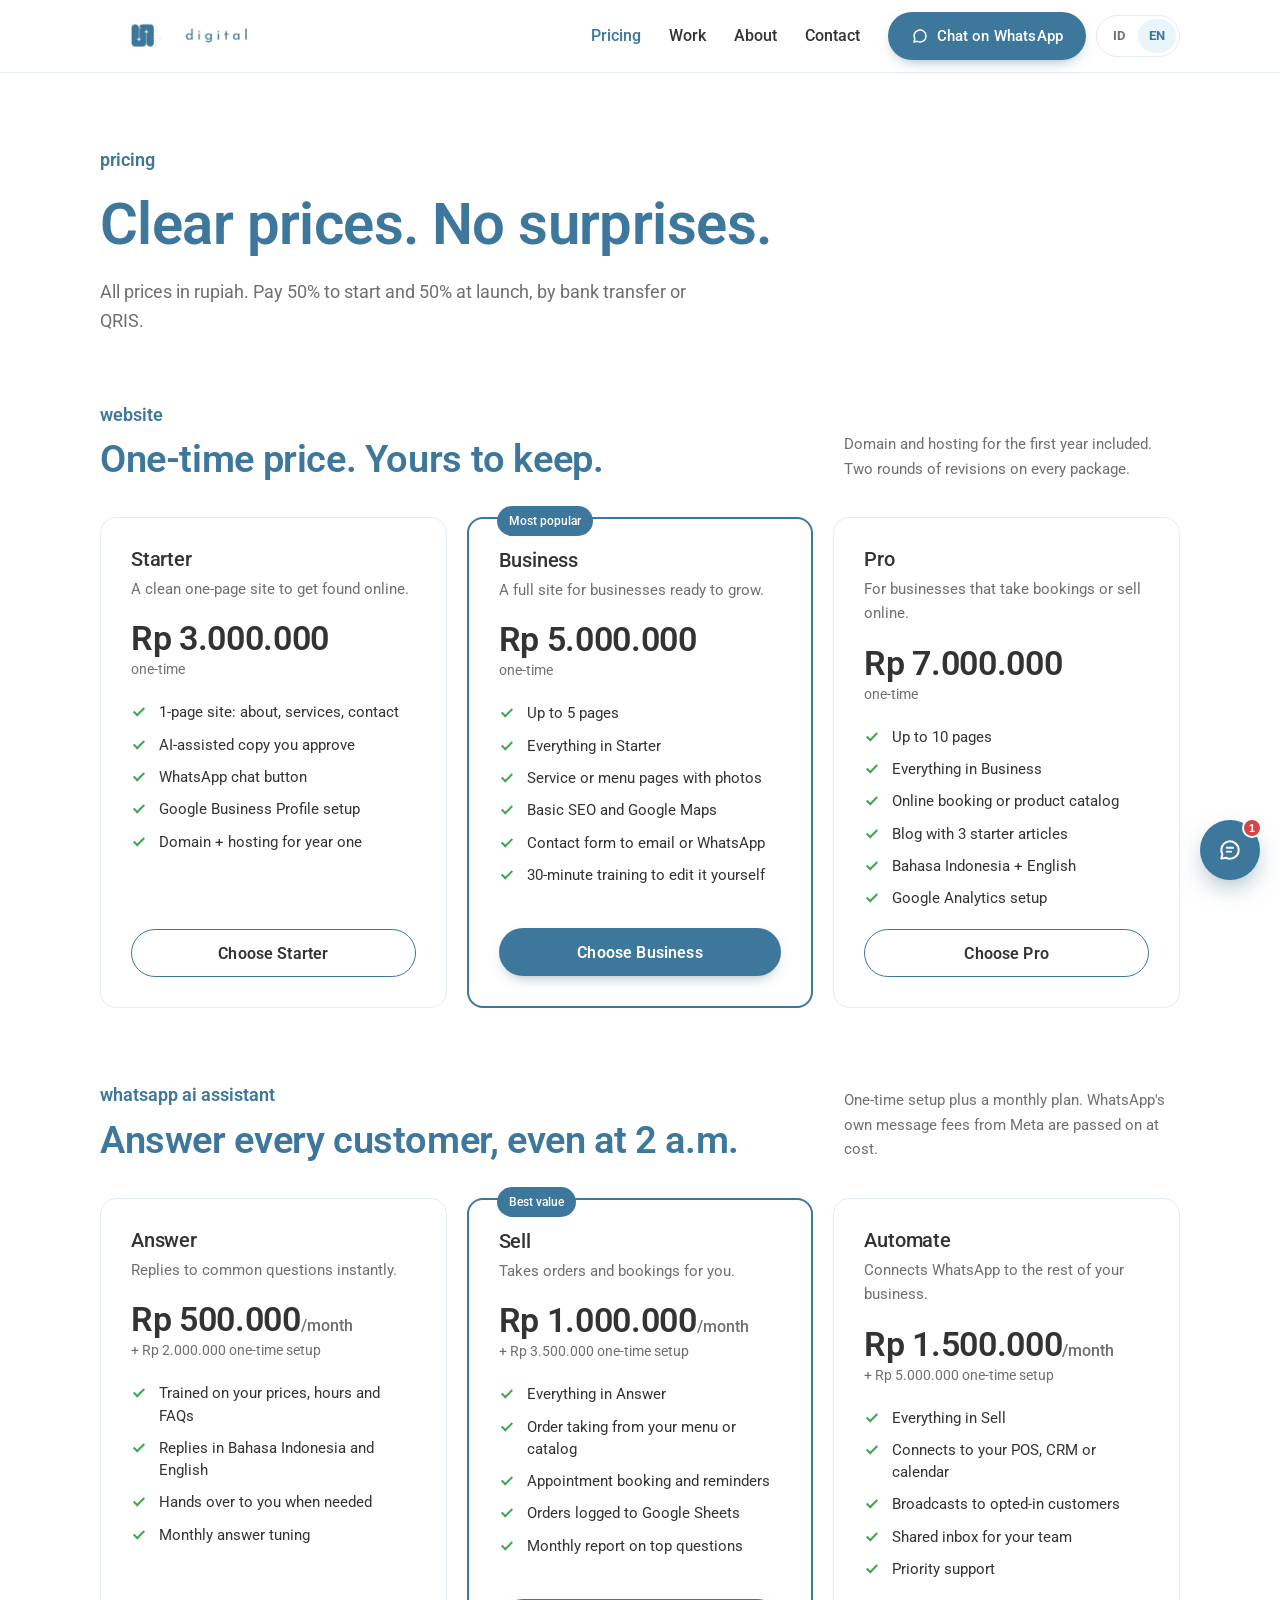
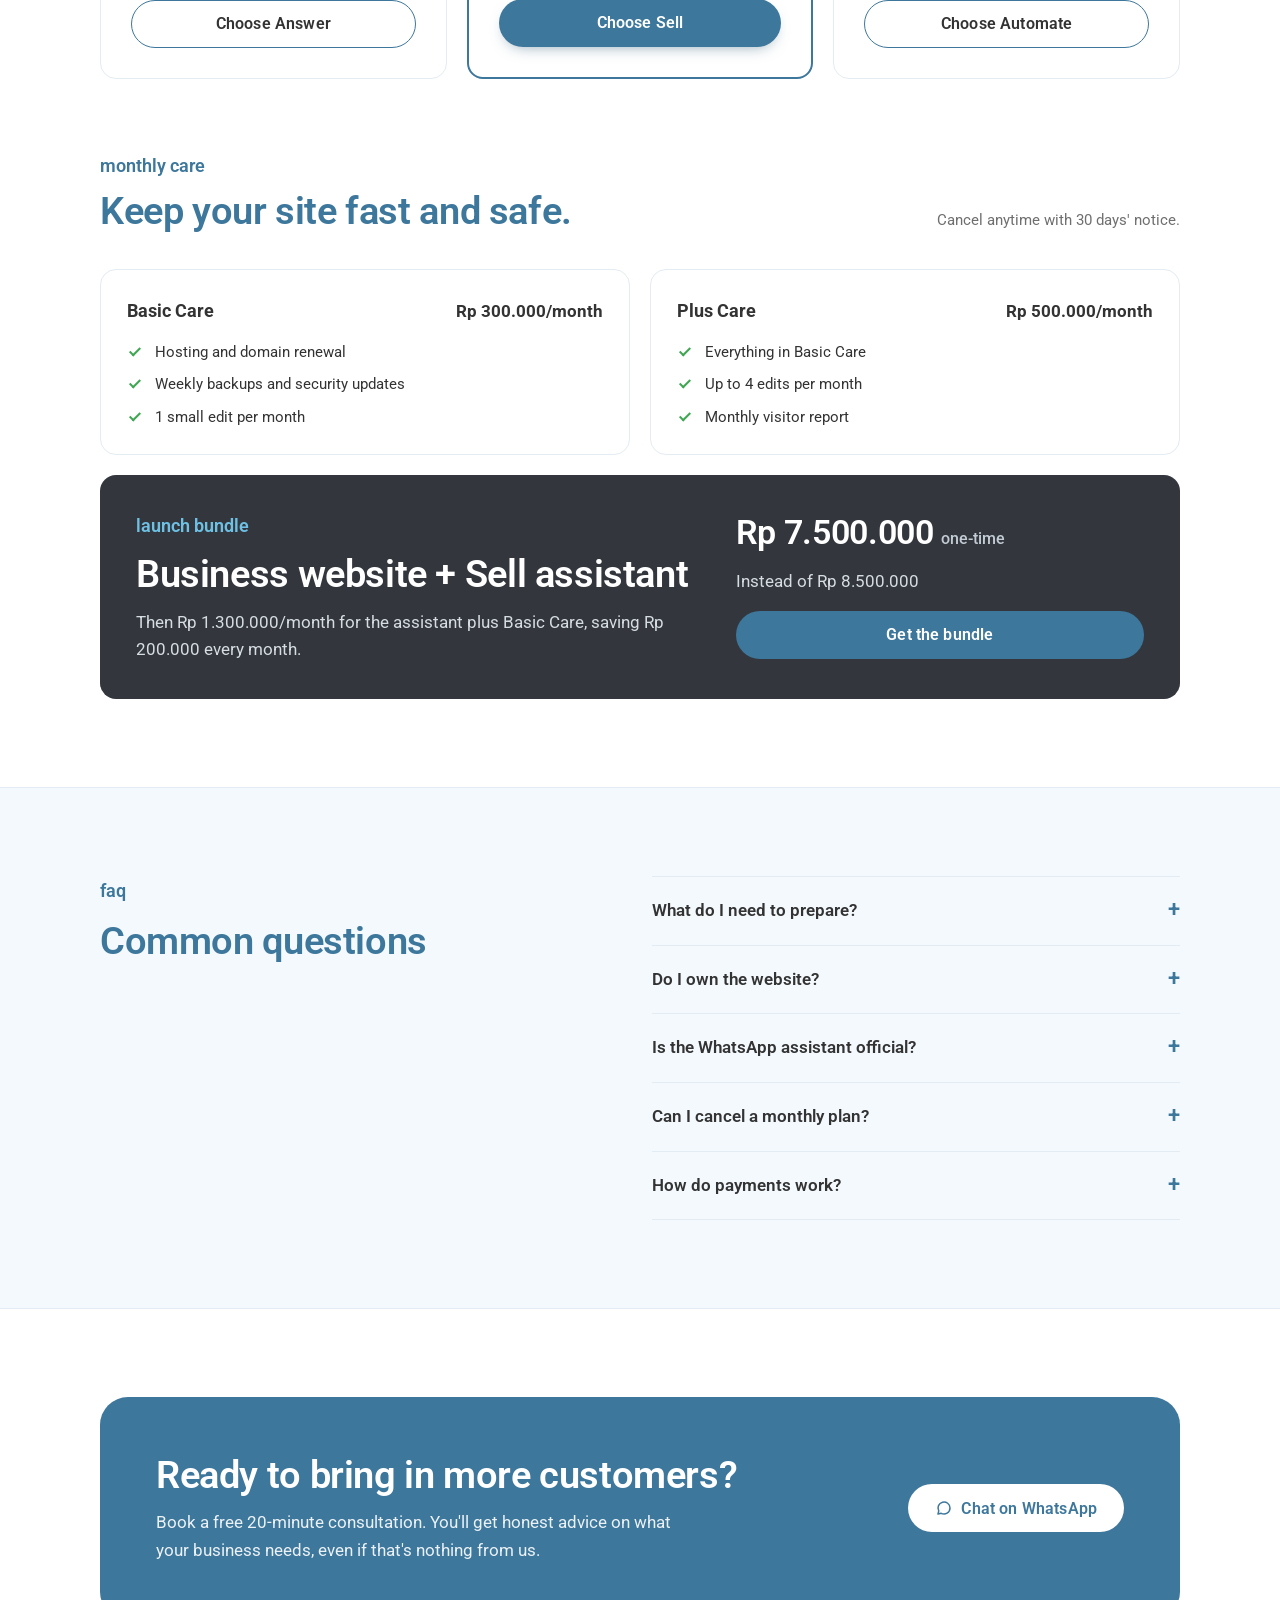
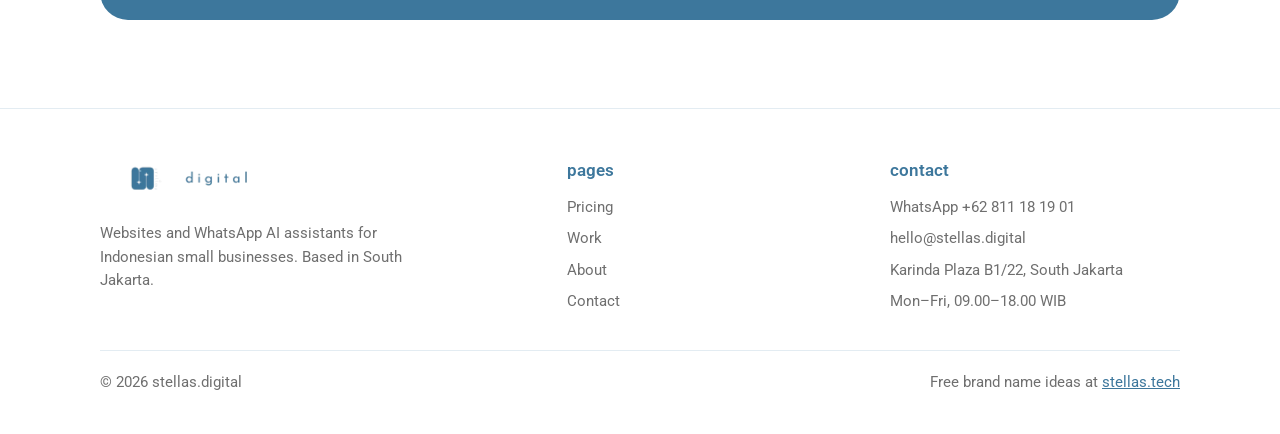
==== pricing.html @ 606addd0 "Add files via upload" ====
<!doctype html>
<html lang="en">
<head>
<meta charset="utf-8">
<meta name="viewport" content="width=device-width, initial-scale=1, viewport-fit=cover">
<title>Pricing · stellas.digital</title>
<meta name="description" content="Website, WhatsApp AI assistant and care plan prices for Indonesian small businesses, in rupiah.">
<link rel="canonical" href="https://stellas.digital/pricing.html">
<link rel="alternate" hreflang="en" href="https://stellas.digital/pricing.html">
<link rel="alternate" hreflang="id" href="https://stellas.digital/id/pricing.html">
<link rel="alternate" hreflang="x-default" href="https://stellas.digital/pricing.html">
<link rel="icon" href="data:image/svg+xml,%3Csvg xmlns='http://www.w3.org/2000/svg' viewBox='0 0 32 32'%3E%3Crect width='32' height='32' rx='9' fill='%233D779C'/%3E%3Cpath d='M16 6.5l2.3 6.1 6.2.3-4.9 3.9 1.7 6.1L16 19.4l-5.3 3.5 1.7-6.1-4.9-3.9 6.2-.3z' fill='%23FFFFFF'/%3E%3C/svg%3E">
<link rel="preconnect" href="https://fonts.googleapis.com">
<link rel="preconnect" href="https://fonts.gstatic.com" crossorigin>
<link rel="stylesheet" href="https://fonts.googleapis.com/css2?family=Roboto:wght@400;500;600;700&display=swap">
<link rel="stylesheet" href="styles.css">
</head>
<body>
<header class="site-header">
  <nav class="wrap nav" aria-label="Main">
    <a class="brand" href="index.html"><img src="images/logo.webp" alt="stellas.digital" width="112" height="32"></a>
    <div class="nav-right">
      <ul class="nav-links" id="nav-links">
        <li><a href="pricing.html" aria-current="page">Pricing</a></li><li><a href="work.html">Work</a></li><li><a href="about.html">About</a></li><li><a href="contact.html">Contact</a></li>
        <li><a class="btn btn-primary" href="https://wa.me/62811181901?text=Hi%20Stella%2C%20I%27d%20like%20a%20free%20consultation" target="_blank" rel="noopener">Chat on WhatsApp</a></li>
      </ul>
      <div class="lang-switch"><a href="id/pricing.html" hreflang="id" lang="id" aria-label="Versi Bahasa Indonesia">ID</a><span aria-current="true">EN</span></div>
      <button class="nav-toggle" type="button" aria-expanded="false" aria-controls="nav-links" aria-label="Open menu">
        <svg width="20" height="20" viewBox="0 0 24 24" fill="none" stroke="currentColor" stroke-width="2" stroke-linecap="round" aria-hidden="true"><path d="M4 7h16M4 12h16M4 17h16"/></svg>
      </button>
    </div>
  </nav>
</header>
<main>
<div class="wrap page-head">
  <span class="eyebrow">Pricing</span>
  <h1>Clear prices. No surprises.</h1>
  <p class="lede">All prices in rupiah. Pay 50% to start and 50% at launch, by bank transfer or QRIS.</p>
</div>

<section style="padding-top:40px">
  <div class="wrap">
    <div class="plan-group">
      <div class="plan-group-head">
        <div><span class="eyebrow">Website</span><h2 style="margin-top:8px">One-time price. Yours to keep.</h2></div>
        <p>Domain and hosting for the first year included. Two rounds of revisions on every package.</p>
      </div>
      <div class="plans">
        <article class="plan">
  <div class="plan-head"><h3>Starter</h3><p>A clean one-page site to get found online.</p></div>
  <div><div class="price">Rp 3.000.000</div><div class="price-sub">one-time</div></div>
  <ul class="checks"><li>1-page site: about, services, contact</li><li>AI-assisted copy you approve</li><li>WhatsApp chat button</li><li>Google Business Profile setup</li><li>Domain + hosting for year one</li></ul>
  <a class="btn btn-ghost" href="contact.html">Choose Starter</a>
</article>
        <article class="plan featured"><span class="badge">Most popular</span>
  <div class="plan-head"><h3>Business</h3><p>A full site for businesses ready to grow.</p></div>
  <div><div class="price">Rp 5.000.000</div><div class="price-sub">one-time</div></div>
  <ul class="checks"><li>Up to 5 pages</li><li>Everything in Starter</li><li>Service or menu pages with photos</li><li>Basic SEO and Google Maps</li><li>Contact form to email or WhatsApp</li><li>30-minute training to edit it yourself</li></ul>
  <a class="btn btn-primary" href="contact.html">Choose Business</a>
</article>
        <article class="plan">
  <div class="plan-head"><h3>Pro</h3><p>For businesses that take bookings or sell online.</p></div>
  <div><div class="price">Rp 7.000.000</div><div class="price-sub">one-time</div></div>
  <ul class="checks"><li>Up to 10 pages</li><li>Everything in Business</li><li>Online booking or product catalog</li><li>Blog with 3 starter articles</li><li>Bahasa Indonesia + English</li><li>Google Analytics setup</li></ul>
  <a class="btn btn-ghost" href="contact.html">Choose Pro</a>
</article>
      </div>
    </div>

    <div class="plan-group">
      <div class="plan-group-head">
        <div><span class="eyebrow">WhatsApp AI assistant</span><h2 style="margin-top:8px">Answer every customer, even at 2 a.m.</h2></div>
        <p>One-time setup plus a monthly plan. WhatsApp's own message fees from Meta are passed on at cost.</p>
      </div>
      <div class="plans">
        <article class="plan">
  <div class="plan-head"><h3>Answer</h3><p>Replies to common questions instantly.</p></div>
  <div><div class="price">Rp 500.000<small>/month</small></div><div class="price-sub">+ Rp 2.000.000 one-time setup</div></div>
  <ul class="checks"><li>Trained on your prices, hours and FAQs</li><li>Replies in Bahasa Indonesia and English</li><li>Hands over to you when needed</li><li>Monthly answer tuning</li></ul>
  <a class="btn btn-ghost" href="contact.html">Choose Answer</a>
</article>
        <article class="plan featured"><span class="badge">Best value</span>
  <div class="plan-head"><h3>Sell</h3><p>Takes orders and bookings for you.</p></div>
  <div><div class="price">Rp 1.000.000<small>/month</small></div><div class="price-sub">+ Rp 3.500.000 one-time setup</div></div>
  <ul class="checks"><li>Everything in Answer</li><li>Order taking from your menu or catalog</li><li>Appointment booking and reminders</li><li>Orders logged to Google Sheets</li><li>Monthly report on top questions</li></ul>
  <a class="btn btn-primary" href="contact.html">Choose Sell</a>
</article>
        <article class="plan">
  <div class="plan-head"><h3>Automate</h3><p>Connects WhatsApp to the rest of your business.</p></div>
  <div><div class="price">Rp 1.500.000<small>/month</small></div><div class="price-sub">+ Rp 5.000.000 one-time setup</div></div>
  <ul class="checks"><li>Everything in Sell</li><li>Connects to your POS, CRM or calendar</li><li>Broadcasts to opted-in customers</li><li>Shared inbox for your team</li><li>Priority support</li></ul>
  <a class="btn btn-ghost" href="contact.html">Choose Automate</a>
</article>
      </div>
    </div>

    <div class="plan-group">
      <div class="plan-group-head">
        <div><span class="eyebrow">Monthly care</span><h2 style="margin-top:8px">Keep your site fast and safe.</h2></div>
        <p>Cancel anytime with 30 days' notice.</p>
      </div>
      <div class="care">
        <div class="care-card"><div class="care-top"><strong>Basic Care</strong><span>Rp 300.000/month</span></div><ul class="checks"><li>Hosting and domain renewal</li><li>Weekly backups and security updates</li><li>1 small edit per month</li></ul></div>
        <div class="care-card"><div class="care-top"><strong>Plus Care</strong><span>Rp 500.000/month</span></div><ul class="checks"><li>Everything in Basic Care</li><li>Up to 4 edits per month</li><li>Monthly visitor report</li></ul></div>
      </div>
      <div class="bundle">
        <div style="display:flex;flex-direction:column;gap:12px">
          <span class="eyebrow">Launch bundle</span>
          <h2>Business website + Sell assistant</h2>
          <p>Then Rp 1.300.000/month for the assistant plus Basic Care, saving Rp 200.000 every month.</p>
        </div>
        <div style="display:flex;flex-direction:column;gap:16px">
          <div class="price">Rp 7.500.000 <small>one-time</small></div>
          <p class="num">Instead of Rp 8.500.000</p>
          <a class="btn btn-star" href="contact.html">Get the bundle</a>
        </div>
      </div>
    </div>
  </div>
</section>

<section class="band">
  <div class="wrap grid-2" style="align-items:start">
    <div class="section-head" style="margin:0"><span class="eyebrow">FAQ</span><h2>Common questions</h2></div>
    <div class="faq">
      <details><summary>What do I need to prepare?</summary><p>Your logo, some photos and your list of services or products with prices. I write the text with AI help, and you approve every word.</p></details>
      <details><summary>Do I own the website?</summary><p>Yes. The domain is registered in your name, and if you ever leave, I hand over every file and login.</p></details>
      <details><summary>Is the WhatsApp assistant official?</summary><p>Yes. It runs on the official WhatsApp Business Platform, so your number stays safe. Meta charges small per-conversation fees, which I pass on at cost.</p></details>
      <details><summary>Can I cancel a monthly plan?</summary><p>Anytime, with 30 days' notice. No long contracts.</p></details>
      <details><summary>How do payments work?</summary><p>50% to start and 50% at launch, by bank transfer or QRIS. Monthly plans are billed at the start of each month.</p></details>
    </div>
  </div>
</section>
<section>
  <div class="wrap">
    <div class="cta">
      <div>
        <h2>Ready to bring in more customers?</h2>
        <p>Book a free 20-minute consultation. You'll get honest advice on what your business needs, even if that's nothing from us.</p>
      </div>
      <a class="btn btn-star" href="https://wa.me/62811181901?text=Hi%20Stella%2C%20I%27d%20like%20a%20free%20consultation" target="_blank" rel="noopener">Chat on WhatsApp</a>
    </div>
  </div>
</section>
</main>
<footer class="site-footer">
  <div class="wrap">
    <div class="footer-grid">
      <div>
        <a class="brand" href="index.html"><img src="images/logo.webp" alt="stellas.digital" width="112" height="32"></a>
        <p style="margin-top:14px;max-width:38ch">Websites and WhatsApp AI assistants for Indonesian small businesses. Based in South Jakarta.</p>
      </div>
      <div>
        <h4>Pages</h4>
        <ul>
          <li><a href="pricing.html">Pricing</a></li>
          <li><a href="work.html">Work</a></li>
          <li><a href="about.html">About</a></li>
          <li><a href="contact.html">Contact</a></li>
        </ul>
      </div>
      <div>
        <h4>Contact</h4>
        <ul>
          <li><a href="https://wa.me/62811181901?text=Hi%20Stella%2C%20I%27d%20like%20a%20free%20consultation" target="_blank" rel="noopener">WhatsApp +62 811 18 19 01</a></li>
          <li><a href="mailto:hello@stellas.digital">hello@stellas.digital</a></li>
          <li>Karinda Plaza B1/22, South Jakarta</li>
          <li>Mon–Fri, 09.00–18.00 WIB</li>
        </ul>
      </div>
    </div>
    <div class="footer-bottom">
      <span>© 2026 stellas.digital</span>
      <span>Free brand name ideas at <a href="https://stellas.tech" style="color:var(--accent)">stellas.tech</a></span>
    </div>
  </div>
</footer>
<script src="script.js"></script>
<script src="chat.js" defer></script>
</body>
</html>
---- styles.css ----
/* stellas.digital — shared styles, matched to the existing stellas.digital brand:
   white ground, Roboto, sky-blue headings, green pill buttons, logo steel-blue for small text and links.
   Single light theme, as on the current site. */
:root {
  --bg: #FFFFFF;
  --surface: #FFFFFF;
  --soft: #F3F9FC;          /* light sky tint for alternating bands */
  --ink: #333333;           /* brand body text */
  --muted: #6F6F6F;         /* brand grey, a touch darker for readability */
  --line: #E3ECF2;
  --heading: #3D779C;       /* logo steel blue, headings */
  --sky: #6EC1E4;           /* brand sky blue, decorative only */
  --green: #3FA652;         /* brand green, deepened, for check marks */
  --accent: #3D779C;        /* logo steel blue, links and small labels */
  --accent-hover: #2E5F80;
  --accent-ink: #FFFFFF;
  --accent-soft: #EAF5FB;
  --star: #3D779C;          /* buttons use the logo blue */
  --star-hover: #2E5F80;
  --star-ink: #FFFFFF;
  --dark: #33373D;          /* brand charcoal */
  --chat-bg: #EFEAE2;
  --bubble-in: #FFFFFF;
  --bubble-out: #D9FDD3;

  --font-display: 'Roboto', system-ui, -apple-system, 'Segoe UI', Arial, sans-serif;
  --font-body: 'Roboto', system-ui, -apple-system, 'Segoe UI', Arial, sans-serif;

  --radius: 16px;
  --wrap: 1120px;
  color-scheme: light;
}

*, *::before, *::after { box-sizing: border-box; }
html { scroll-behavior: smooth; }
@media (prefers-reduced-motion: reduce) { html { scroll-behavior: auto; } }
body {
  margin: 0; background: var(--bg); color: var(--ink);
  font-family: var(--font-body); font-size: 17px; line-height: 1.6;
  -webkit-font-smoothing: antialiased;
}
img { max-width: 100%; height: auto; }
a { color: var(--accent); }
a:focus-visible, button:focus-visible, summary:focus-visible { outline: 3px solid var(--accent); outline-offset: 3px; border-radius: 6px; }
h1, h2, h3 { font-family: var(--font-display); line-height: 1.15; letter-spacing: -0.01em; margin: 0; text-wrap: balance; }
h1, h2 { color: var(--heading); }
h1 { font-size: clamp(2.2rem, 5vw, 3.6rem); font-weight: 600; }
h2 { font-size: clamp(1.7rem, 3.5vw, 2.4rem); font-weight: 600; }
h3 { font-size: 1.25rem; font-weight: 500; color: var(--ink); }
p { margin: 0; }
.wrap { max-width: var(--wrap); margin: 0 auto; padding-inline: 20px; }
.muted { color: var(--muted); }
.lede { font-size: 1.15rem; color: var(--muted); max-width: 62ch; }
.eyebrow { font-size: 1.15rem; font-weight: 600; text-transform: lowercase; color: var(--heading); }
.num { font-variant-numeric: tabular-nums; }

/* Header */
.site-header { position: sticky; top: env(safe-area-inset-top, 0px); z-index: 10; background: var(--bg); border-bottom: 1px solid var(--line); }
.brand img { height: 44px; width: auto; display: block; }
.nav { display: flex; align-items: center; justify-content: space-between; gap: 16px; min-height: 72px; }
.brand { display: inline-flex; align-items: center; gap: 10px; text-decoration: none; color: var(--ink); font-family: var(--font-display); font-weight: 700; font-size: 1.25rem; letter-spacing: -0.02em; }
.brand .dot { color: var(--accent); }
.brand svg { flex: none; }
.nav-links { display: flex; align-items: center; gap: 28px; list-style: none; margin: 0; padding: 0; }
.nav-links a { color: var(--ink); text-decoration: none; font-size: 1rem; font-weight: 500; }
.nav-links a:hover, .nav-links a[aria-current="page"] { color: var(--accent); }
.nav-right { display: flex; align-items: center; gap: 10px; }
.lang-switch { display: inline-flex; border: 1px solid var(--line); border-radius: 999px; padding: 3px; font-size: .8rem; font-weight: 700; }
.lang-switch a, .lang-switch span { min-width: 38px; min-height: 34px; display: inline-flex; align-items: center; justify-content: center; border-radius: 999px; text-decoration: none; color: var(--muted); }
.lang-switch span { background: var(--accent-soft); color: var(--accent); }
.lang-switch a:hover { color: var(--accent); }
.nav-toggle { display: none; background: none; border: 1px solid var(--line); color: var(--ink); border-radius: 10px; width: 44px; height: 44px; cursor: pointer; }
@media (max-width: 820px) {
  .nav-toggle { display: inline-flex; align-items: center; justify-content: center; }
  .nav-links { display: none; position: absolute; left: 0; right: 0; top: 100%; flex-direction: column; align-items: stretch; gap: 0; background: var(--bg); border-bottom: 1px solid var(--line); padding: 8px 20px 20px; }
  .nav-links.open { display: flex; }
  .nav-links a { display: block; padding: 12px 0; }
  .nav-links .btn { margin-top: 8px; text-align: center; }
}

/* Buttons */
.btn { display: inline-flex; align-items: center; justify-content: center; gap: 8px; min-height: 48px; padding: 0 24px; border-radius: 60px; font-weight: 500; font-size: 1rem; text-decoration: none; border: 1.5px solid transparent; cursor: pointer; transition: background .15s, color .15s; }
.btn-primary { background: var(--star); color: var(--star-ink); }
.btn-primary:hover { background: var(--star-hover); color: var(--star-ink); }
.btn-ghost { border-color: var(--star); color: var(--ink); background: transparent; }
.btn-ghost:hover { background: var(--accent-soft); }
.btn-star { background: var(--star); color: var(--star-ink); }
.btn-star:hover { background: var(--star-hover); color: var(--star-ink); }
.btn-row { display: flex; flex-wrap: wrap; gap: 12px; }
.nav-links .btn { min-height: 42px; padding: 0 18px; font-size: 0.9rem; }

/* Sections */
section { padding-block: 88px; }
.section-head { display: flex; flex-direction: column; gap: 14px; margin-bottom: 44px; max-width: 720px; }
.band { background: var(--soft); border-block: 1px solid var(--line); }
.hl { text-decoration: underline; text-decoration-color: var(--sky); text-decoration-thickness: .12em; text-underline-offset: .12em; }

/* Hero */
.hero { padding-block: 72px 88px; }
.hero-grid { display: grid; grid-template-columns: minmax(0, 1.25fr) minmax(0, 1fr); gap: 56px; align-items: center; }
.hero-copy { display: flex; flex-direction: column; gap: 26px; min-width: 0; }
.pill { align-self: flex-start; font-size: 0.85rem; font-weight: 500; background: var(--accent-soft); color: var(--accent); padding: 7px 14px; border-radius: 999px; }
.trust { display: flex; flex-wrap: wrap; gap: 8px 22px; font-size: 0.92rem; color: var(--muted); }
.trust span::before { content: "✓ "; color: var(--green); font-weight: 700; }
@media (max-width: 900px) { .hero-grid { grid-template-columns: minmax(0, 1fr); gap: 40px; } }

/* WhatsApp demo */
.chat { background: var(--chat-bg); border-radius: 24px; border: 1px solid var(--line); overflow: hidden; max-width: 420px; width: 100%; justify-self: center; box-shadow: 0 24px 60px -30px rgba(30, 80, 110, .35); }
.chat-top { display: flex; align-items: center; gap: 12px; padding: 14px 18px; background: var(--surface); border-bottom: 1px solid var(--line); }
.avatar { width: 38px; height: 38px; border-radius: 50%; background: var(--accent); color: var(--accent-ink); display: grid; place-items: center; font-weight: 700; font-size: .9rem; }
.chat-top strong { display: block; font-size: .95rem; }
.chat-top small { color: var(--muted); font-size: .78rem; }
.chat-body { display: flex; flex-direction: column; gap: 10px; padding: 18px; font-size: .92rem; line-height: 1.45; }
.bubble { max-width: 84%; padding: 9px 13px 7px; border-radius: 14px; background: var(--bubble-in); color: var(--ink); }
.bubble.out { align-self: flex-end; background: var(--bubble-out); border-top-right-radius: 4px; }
.bubble.in { align-self: flex-start; border-top-left-radius: 4px; }
.bubble time { display: block; text-align: right; font-size: .7rem; color: var(--muted); margin-top: 2px; }
.chat-note { text-align: center; font-size: .75rem; color: var(--muted); padding: 0 18px 16px; }

/* Services */
.grid-3 { display: grid; grid-template-columns: repeat(3, minmax(0, 1fr)); gap: 24px; }
.grid-2 { display: grid; grid-template-columns: repeat(2, minmax(0, 1fr)); gap: 24px; }
@media (max-width: 900px) { .grid-3, .grid-2 { grid-template-columns: minmax(0, 1fr); } }
.service { display: flex; flex-direction: column; gap: 12px; padding-top: 24px; border-top: 2px solid var(--sky); min-width: 0; }
.service .price-from { margin-top: auto; padding-top: 8px; font-weight: 600; color: var(--accent); }
.icon { width: 40px; height: 40px; color: var(--accent); }

/* Plans */
.plans { display: grid; grid-template-columns: repeat(3, minmax(0, 1fr)); gap: 20px; align-items: stretch; }
@media (max-width: 960px) { .plans { grid-template-columns: minmax(0, 1fr); max-width: 520px; } }
.plan { background: var(--surface); border: 1px solid var(--line); border-radius: var(--radius); padding: 30px; display: flex; flex-direction: column; gap: 20px; min-width: 0; }
.plan.featured { border: 2px solid var(--star); position: relative; }
.plan .badge { position: absolute; top: -13px; left: 28px; background: var(--star); color: var(--star-ink); font-size: .78rem; font-weight: 500; padding: 5px 12px; border-radius: 999px; }
.plan-head { display: flex; flex-direction: column; gap: 6px; }
.plan-head p { color: var(--muted); font-size: .95rem; }
.price { font-family: var(--font-display); font-size: 2.1rem; font-weight: 600; color: var(--ink); letter-spacing: -0.01em; font-variant-numeric: tabular-nums; line-height: 1.1; }
.price small { font-family: var(--font-body); font-size: 1rem; font-weight: 500; color: var(--muted); letter-spacing: 0; }
.price-sub { font-size: .9rem; color: var(--muted); }
.plan .btn { margin-top: auto; }
ul.checks { list-style: none; margin: 0; padding: 0; display: flex; flex-direction: column; gap: 10px; }
ul.checks li { position: relative; padding-left: 28px; font-size: .96rem; line-height: 1.45; }
ul.checks li::before { content: ""; position: absolute; left: 5px; top: 4px; width: 6px; height: 11px; border: solid var(--green); border-width: 0 2.5px 2.5px 0; transform: rotate(45deg); }
.plan-group + .plan-group { margin-top: 72px; }
.plan-group-head { display: flex; flex-wrap: wrap; justify-content: space-between; align-items: flex-end; gap: 16px 40px; margin-bottom: 36px; }
.plan-group-head p { max-width: 42ch; color: var(--muted); font-size: .96rem; }

.care { display: grid; grid-template-columns: repeat(2, minmax(0, 1fr)); gap: 20px; }
@media (max-width: 700px) { .care { grid-template-columns: minmax(0, 1fr); } }
.care-card { border: 1px solid var(--line); border-radius: var(--radius); padding: 26px; display: flex; flex-direction: column; gap: 16px; background: var(--surface); }
.care-top { display: flex; justify-content: space-between; align-items: baseline; gap: 12px; flex-wrap: wrap; }
.care-top strong { font-size: 1.15rem; }
.care-top span { font-weight: 700; font-variant-numeric: tabular-nums; }

.bundle { margin-top: 20px; background: var(--dark); color: #FFFFFF; border-radius: var(--radius); padding: 36px; display: grid; grid-template-columns: minmax(0, 1.4fr) minmax(0, 1fr); gap: 28px; align-items: center; }
.bundle .eyebrow { color: var(--sky); }
.bundle h2 { color: #FFFFFF; }
.bundle .price { color: #FFFFFF; }
.bundle p { color: #D5DCE2; }
.bundle .price small { color: #C3CCD4; }
@media (max-width: 800px) { .bundle { grid-template-columns: minmax(0, 1fr); } }

/* Process */
.steps { list-style: none; margin: 0; padding: 0; display: grid; grid-template-columns: repeat(4, minmax(0, 1fr)); gap: 24px; counter-reset: step; }
@media (max-width: 900px) { .steps { grid-template-columns: repeat(2, minmax(0, 1fr)); } }
@media (max-width: 520px) { .steps { grid-template-columns: minmax(0, 1fr); } }
.steps li { display: flex; flex-direction: column; gap: 10px; }
.steps .day { font-size: .82rem; font-weight: 700; color: var(--accent); letter-spacing: .06em; text-transform: uppercase; }

/* FAQ */
.faq { display: flex; flex-direction: column; border-top: 1px solid var(--line); }
.faq details { border-bottom: 1px solid var(--line); padding: 20px 0; }
.faq summary { cursor: pointer; font-weight: 600; font-size: 1.08rem; list-style: none; display: flex; justify-content: space-between; gap: 16px; }
.faq summary::-webkit-details-marker { display: none; }
.faq summary::after { content: "+"; color: var(--accent); font-size: 1.4rem; line-height: 1; }
.faq details[open] summary::after { content: "–"; }
.faq details p { margin-top: 12px; color: var(--muted); max-width: 65ch; }

/* Work */
.demo { border: 1px solid var(--line); border-radius: var(--radius); overflow: hidden; background: var(--surface); display: flex; flex-direction: column; min-width: 0; }
.demo-frame { aspect-ratio: 16 / 10; max-width: 100%; background: var(--accent-soft); display: flex; flex-direction: column; justify-content: flex-end; padding: 22px; gap: 6px; border-bottom: 1px solid var(--line); }
.demo-frame .tag { align-self: flex-start; font-size: .75rem; font-weight: 700; letter-spacing: .08em; text-transform: uppercase; background: var(--surface); color: var(--muted); padding: 5px 10px; border-radius: 999px; }
.demo-frame strong { font-family: var(--font-display); font-size: 1.5rem; font-weight: 600; color: var(--accent); }
.demo-body { padding: 22px; display: flex; flex-direction: column; gap: 10px; }

/* About */
.about-grid { display: grid; grid-template-columns: minmax(0, 1fr) minmax(0, 1.5fr); gap: 56px; align-items: start; }
@media (max-width: 860px) { .about-grid { grid-template-columns: minmax(0, 1fr); } }
.portrait { aspect-ratio: 4 / 5; max-width: 100%; border-radius: var(--radius); background: var(--accent-soft); display: grid; place-items: center; color: var(--heading); font-family: var(--font-display); font-size: 5rem; font-weight: 600; }
.prose { display: flex; flex-direction: column; gap: 18px; max-width: 65ch; }
.values { display: grid; grid-template-columns: repeat(3, minmax(0, 1fr)); gap: 24px; }
@media (max-width: 800px) { .values { grid-template-columns: minmax(0, 1fr); } }

/* Contact */
.contact-grid { display: grid; grid-template-columns: minmax(0, 1.2fr) minmax(0, 1fr); gap: 40px; align-items: start; }
@media (max-width: 860px) { .contact-grid { grid-template-columns: minmax(0, 1fr); } }
.contact-list { list-style: none; margin: 0; padding: 0; display: flex; flex-direction: column; border-top: 1px solid var(--line); }
.contact-list li { display: grid; grid-template-columns: 120px minmax(0, 1fr); gap: 16px; padding: 18px 0; border-bottom: 1px solid var(--line); }
.contact-list span { color: var(--muted); font-size: .9rem; }
.contact-list strong { font-weight: 600; overflow-wrap: anywhere; }
@media (max-width: 480px) { .contact-list li { grid-template-columns: minmax(0, 1fr); gap: 2px; } }
.wa-card { background: var(--surface); border: 1px solid var(--line); border-radius: var(--radius); padding: 30px; display: flex; flex-direction: column; gap: 16px; }
.field { display: flex; flex-direction: column; gap: 6px; }
.field label { font-weight: 600; font-size: .92rem; }
.field input, .field select, .field textarea { font: inherit; font-size: 1rem; padding: 12px 14px; border-radius: 12px; border: 1px solid var(--line); background: var(--bg); color: var(--ink); min-height: 48px; width: 100%; }
.field textarea { min-height: 110px; resize: vertical; }

/* CTA + footer */
.cta { background: var(--accent); color: #FFFFFF; border-radius: 28px; padding: 56px; display: flex; flex-wrap: wrap; justify-content: space-between; align-items: center; gap: 28px; }
.cta h2 { color: #FFFFFF; }
.cta .btn-star { background: #FFFFFF; color: var(--accent); }
.cta .btn-star:hover { background: var(--accent-soft); color: var(--accent-hover); }
.cta p { opacity: .9; max-width: 52ch; margin-top: 12px; }
@media (max-width: 600px) { .cta { padding: 36px 24px; } }
.site-footer { border-top: 1px solid var(--line); padding-block: 48px 40px; font-size: .92rem; color: var(--muted); }
.footer-grid { display: grid; grid-template-columns: minmax(0, 1.5fr) repeat(2, minmax(0, 1fr)); gap: 32px; }
@media (max-width: 700px) { .footer-grid { grid-template-columns: minmax(0, 1fr); } }
.footer-grid ul { list-style: none; margin: 0; padding: 0; display: flex; flex-direction: column; gap: 8px; }
.footer-grid a { color: var(--muted); text-decoration: none; }
.footer-grid a:hover { color: var(--accent); }
.footer-grid h4 { margin: 0 0 12px; color: var(--heading); font-size: 1.05rem; font-weight: 600; text-transform: lowercase; }
.footer-bottom { margin-top: 36px; padding-top: 20px; border-top: 1px solid var(--line); display: flex; flex-wrap: wrap; justify-content: space-between; gap: 12px; }
.page-head { padding-block: 72px 24px; display: flex; flex-direction: column; gap: 18px; }

/* Recent clients strip (home) */
.clients { display: flex; flex-wrap: wrap; align-items: center; gap: 12px 36px; padding-block: 28px 36px; border-top: 1px solid var(--line); }
.clients-label { font-size: .9rem; color: var(--muted); }
.clients a { color: var(--accent); text-decoration: none; font-weight: 600; font-size: 1.15rem; }
.clients a:hover { color: var(--accent-hover); text-decoration: underline; }

/* Case studies (work) */
.cases { display: flex; flex-direction: column; gap: 32px; }
.case { border: 1px solid var(--line); border-radius: var(--radius); overflow: hidden; background: var(--surface); scroll-margin-top: 96px; }
.case-head { background: var(--soft); border-bottom: 1px solid var(--line); padding: 28px 32px; display: flex; flex-direction: column; gap: 8px; align-items: flex-start; }
.case-head .tag { font-size: .85rem; font-weight: 500; color: var(--accent); background: var(--accent-soft); padding: 5px 12px; border-radius: 60px; }
.case-link { font-weight: 500; color: var(--accent); text-decoration: none; }
.case-link:hover { text-decoration: underline; }
.case-body { padding: 28px 32px 32px; display: flex; flex-direction: column; gap: 24px; }
.case-cols { display: grid; grid-template-columns: minmax(0, 1.5fr) minmax(0, 1fr); gap: 32px; }
.case-cols h3 { margin-bottom: 12px; }
.case-side { display: flex; flex-direction: column; gap: 24px; }
.case-note { margin-top: 10px; font-size: .92rem; color: var(--muted); padding: 10px 14px; background: var(--soft); border-radius: 10px; }
@media (max-width: 800px) {
  .case-cols { grid-template-columns: minmax(0, 1fr); }
  .case-head, .case-body { padding-inline: 20px; }
}

/* Case study screenshots */
.case-shot { margin: 0; padding: 24px 32px 0; background: var(--soft); }
.case-shot .browser-bar { display: flex; align-items: center; gap: 6px; background: #E8EEF2; border: 1px solid var(--line); border-bottom: 0; border-radius: 10px 10px 0 0; padding: 8px 12px; }
.case-shot .browser-bar span { width: 9px; height: 9px; border-radius: 50%; background: #C9D3DA; }
.case-shot .browser-bar em { font-style: normal; font-size: .8rem; color: var(--muted); margin-left: 10px; overflow: hidden; text-overflow: ellipsis; white-space: nowrap; }
.case-shot img { display: block; width: 100%; max-width: 100%; aspect-ratio: 16 / 10; object-fit: cover; object-position: top; border: 1px solid var(--line); border-top: 0; }
.case-head { border-bottom: 0; }
@media (max-width: 800px) { .case-shot { padding-inline: 16px; } }

/* Stellas assistant (floating chat) */
.sa-fab { position: fixed; right: 20px; bottom: calc(20px + env(safe-area-inset-bottom, 0px)); z-index: 50; width: 60px; height: 60px; border-radius: 50%; border: 0; background: var(--accent); color: #fff; display: grid; place-items: center; cursor: pointer; box-shadow: 0 10px 28px -8px rgba(30, 80, 110, .55); }
.sa-fab:hover { background: var(--accent-hover); }
.sa-fab:focus-visible { outline: 3px solid var(--sky); outline-offset: 3px; }
.sa-dot { position: absolute; top: -2px; right: -2px; min-width: 20px; height: 20px; border-radius: 10px; background: #D64545; color: #fff; font-size: 11px; font-weight: 600; display: grid; place-items: center; border: 2px solid #fff; }
.sa-panel { position: fixed; right: 20px; bottom: calc(92px + env(safe-area-inset-bottom, 0px)); z-index: 50; width: 370px; max-width: calc(100vw - 32px); height: min(560px, calc(100vh - 140px)); background: var(--surface); border: 1px solid var(--line); border-radius: 18px; box-shadow: 0 24px 60px -20px rgba(30, 60, 90, .45); display: flex; flex-direction: column; overflow: hidden; }
.sa-head { display: flex; align-items: center; gap: 12px; padding: 14px 16px; background: var(--accent); color: #fff; }
.sa-avatar { width: 36px; height: 36px; border-radius: 50%; background: #fff; color: var(--accent); display: grid; place-items: center; font-weight: 700; flex: none; }
.sa-title { flex: 1; min-width: 0; }
.sa-title strong { display: block; font-size: .98rem; }
.sa-title small { opacity: .88; font-size: .78rem; }
.sa-close { background: none; border: 0; color: #fff; font-size: 26px; line-height: 1; width: 40px; height: 40px; border-radius: 50%; cursor: pointer; }
.sa-close:hover { background: rgba(255,255,255,.15); }
.sa-log { flex: 1; overflow-y: auto; padding: 16px; display: flex; flex-direction: column; gap: 10px; background: var(--soft); }
.sa-msg { max-width: 86%; padding: 10px 13px; border-radius: 14px; font-size: .93rem; line-height: 1.45; }
.sa-msg p { margin: 0; }
.sa-msg.bot { align-self: flex-start; background: var(--surface); border: 1px solid var(--line); border-top-left-radius: 4px; color: var(--ink); }
.sa-msg.me { align-self: flex-end; background: var(--accent); color: #fff; border-top-right-radius: 4px; }
.sa-links { display: flex; flex-wrap: wrap; gap: 8px; margin-top: 10px; }
.sa-links a { font-size: .85rem; font-weight: 500; color: var(--accent); background: var(--accent-soft); padding: 6px 12px; border-radius: 60px; text-decoration: none; }
.sa-links a.sa-wa { background: #1F8F4E; color: #fff; }
.sa-chips { display: flex; gap: 8px; overflow-x: auto; padding: 10px 12px; border-top: 1px solid var(--line); background: var(--surface); }
.sa-chips button { flex: none; font: inherit; font-size: .83rem; padding: 7px 12px; border-radius: 60px; border: 1px solid var(--accent); background: transparent; color: var(--accent); cursor: pointer; white-space: nowrap; }
.sa-chips button:hover { background: var(--accent-soft); }
.sa-form { display: flex; gap: 8px; padding: 10px 12px 12px; background: var(--surface); }
.sa-form input { flex: 1; min-width: 0; font: inherit; font-size: .95rem; padding: 10px 14px; border: 1px solid var(--line); border-radius: 60px; background: var(--bg); color: var(--ink); min-height: 44px; }
.sa-form button { width: 44px; height: 44px; border-radius: 50%; border: 0; background: var(--accent); color: #fff; display: grid; place-items: center; cursor: pointer; flex: none; }
.sa-sr { position: absolute; width: 1px; height: 1px; overflow: hidden; clip: rect(0 0 0 0); white-space: nowrap; }
@media (max-width: 480px) {
  .sa-panel { right: 8px; left: 8px; width: auto; max-width: none; bottom: calc(86px + env(safe-area-inset-bottom, 0px)); height: calc(100vh - 120px); }
  .sa-fab { right: 16px; bottom: calc(16px + env(safe-area-inset-bottom, 0px)); }
}

/* CTA refinements (contrast, weight, size, icon, states) */
.btn { font-weight: 600; letter-spacing: .01em; min-height: 48px; padding: 0 26px; }
.btn-primary, .nav-links .btn-primary, .nav-links .btn-primary:hover { color: #FFFFFF; }
.btn-primary { box-shadow: 0 6px 16px -8px rgba(30, 80, 110, .6); }
.btn-primary:hover { background: var(--accent-hover); transform: translateY(-1px); }
.btn-primary:active { transform: translateY(0); }
.btn:focus-visible { outline: 3px solid var(--sky); outline-offset: 3px; }
.nav-links .btn { min-height: 48px; padding: 0 22px; font-size: .95rem; }
a.btn[href^="https://wa.me"]::before {
  content: ""; width: 18px; height: 18px; flex: none; background: currentColor;
  -webkit-mask: url("data:image/svg+xml,%3Csvg xmlns='http://www.w3.org/2000/svg' viewBox='0 0 24 24' fill='none' stroke='black' stroke-width='2' stroke-linecap='round' stroke-linejoin='round'%3E%3Cpath d='M20 12a8 8 0 0 1-11.7 7.1L4 20l1-4.1A8 8 0 1 1 20 12z'/%3E%3C/svg%3E") center / contain no-repeat;
          mask: url("data:image/svg+xml,%3Csvg xmlns='http://www.w3.org/2000/svg' viewBox='0 0 24 24' fill='none' stroke='black' stroke-width='2' stroke-linecap='round' stroke-linejoin='round'%3E%3Cpath d='M20 12a8 8 0 0 1-11.7 7.1L4 20l1-4.1A8 8 0 1 1 20 12z'/%3E%3C/svg%3E") center / contain no-repeat;
}
@media (prefers-reduced-motion: reduce) { .btn-primary:hover { transform: none; } }

/* keep hidden chat parts hidden (class display rules would otherwise win) */
.sa-panel[hidden], .sa-dot[hidden] { display: none; }
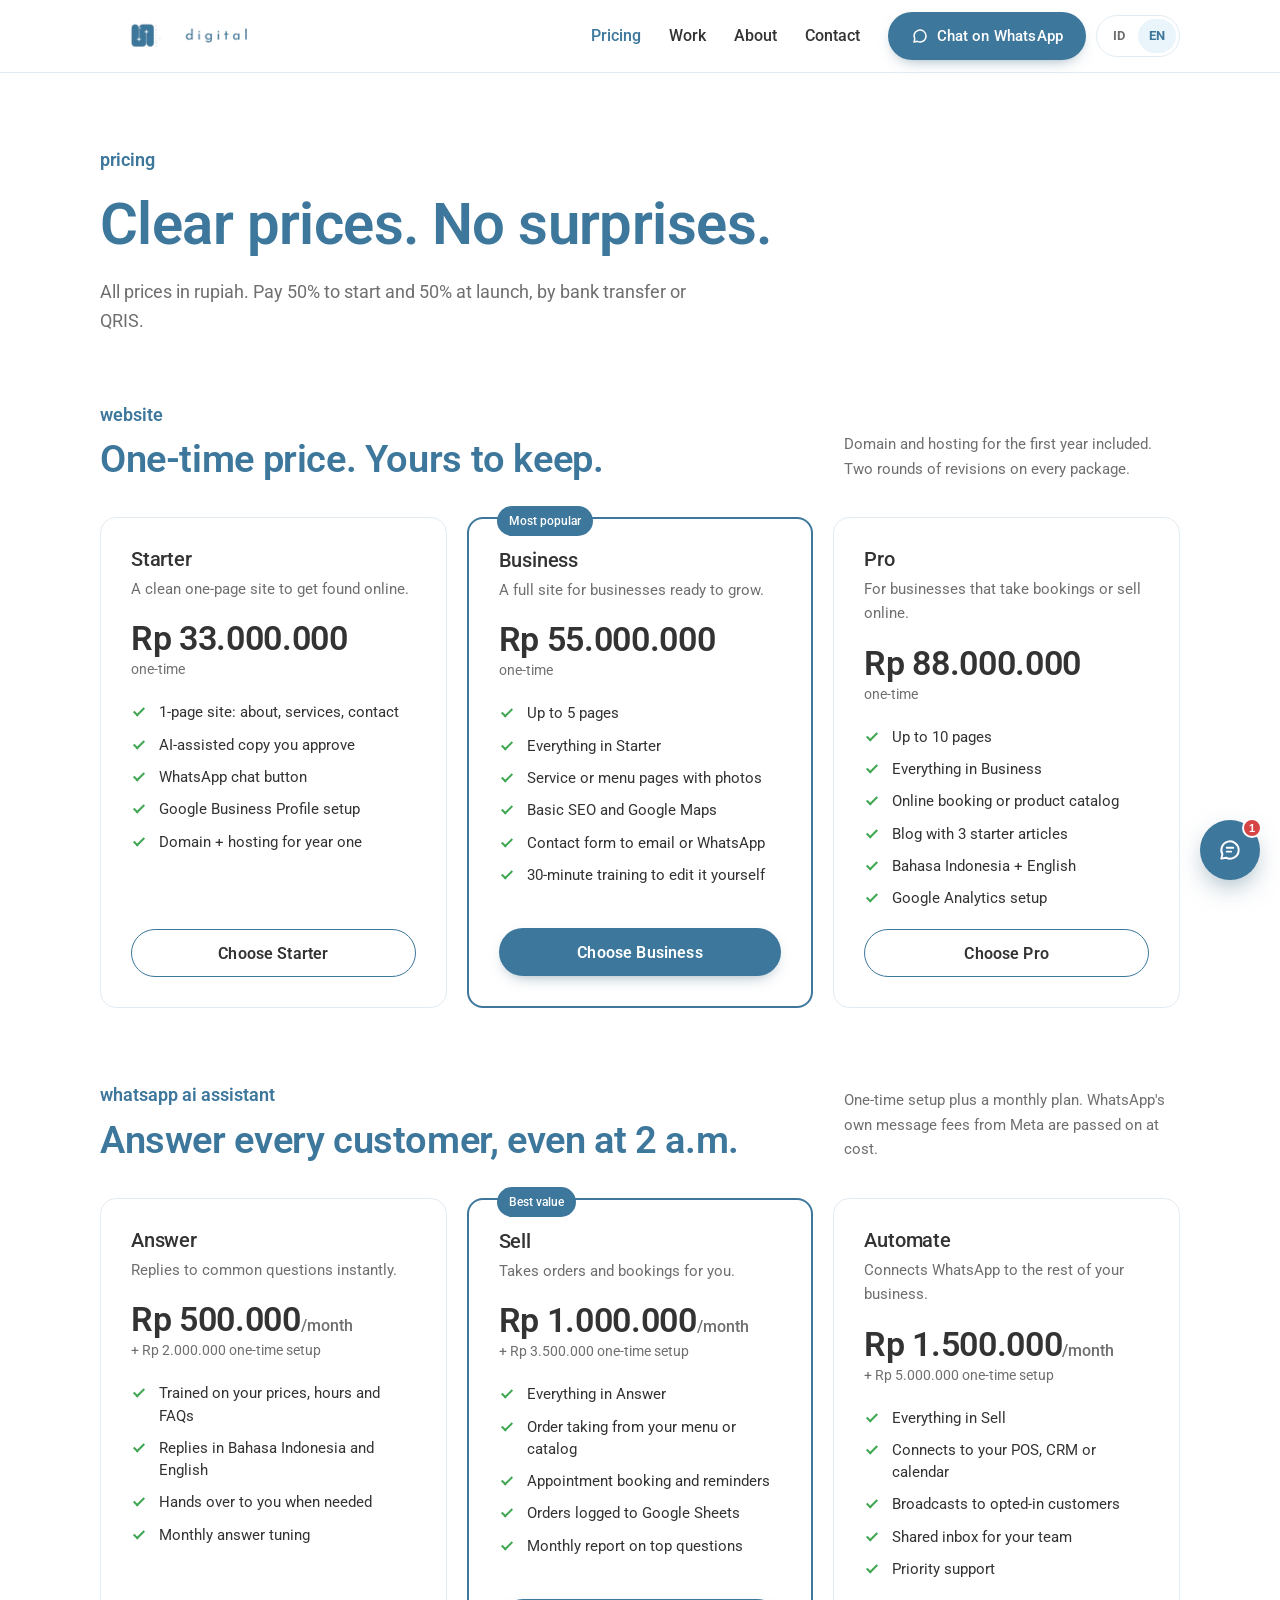
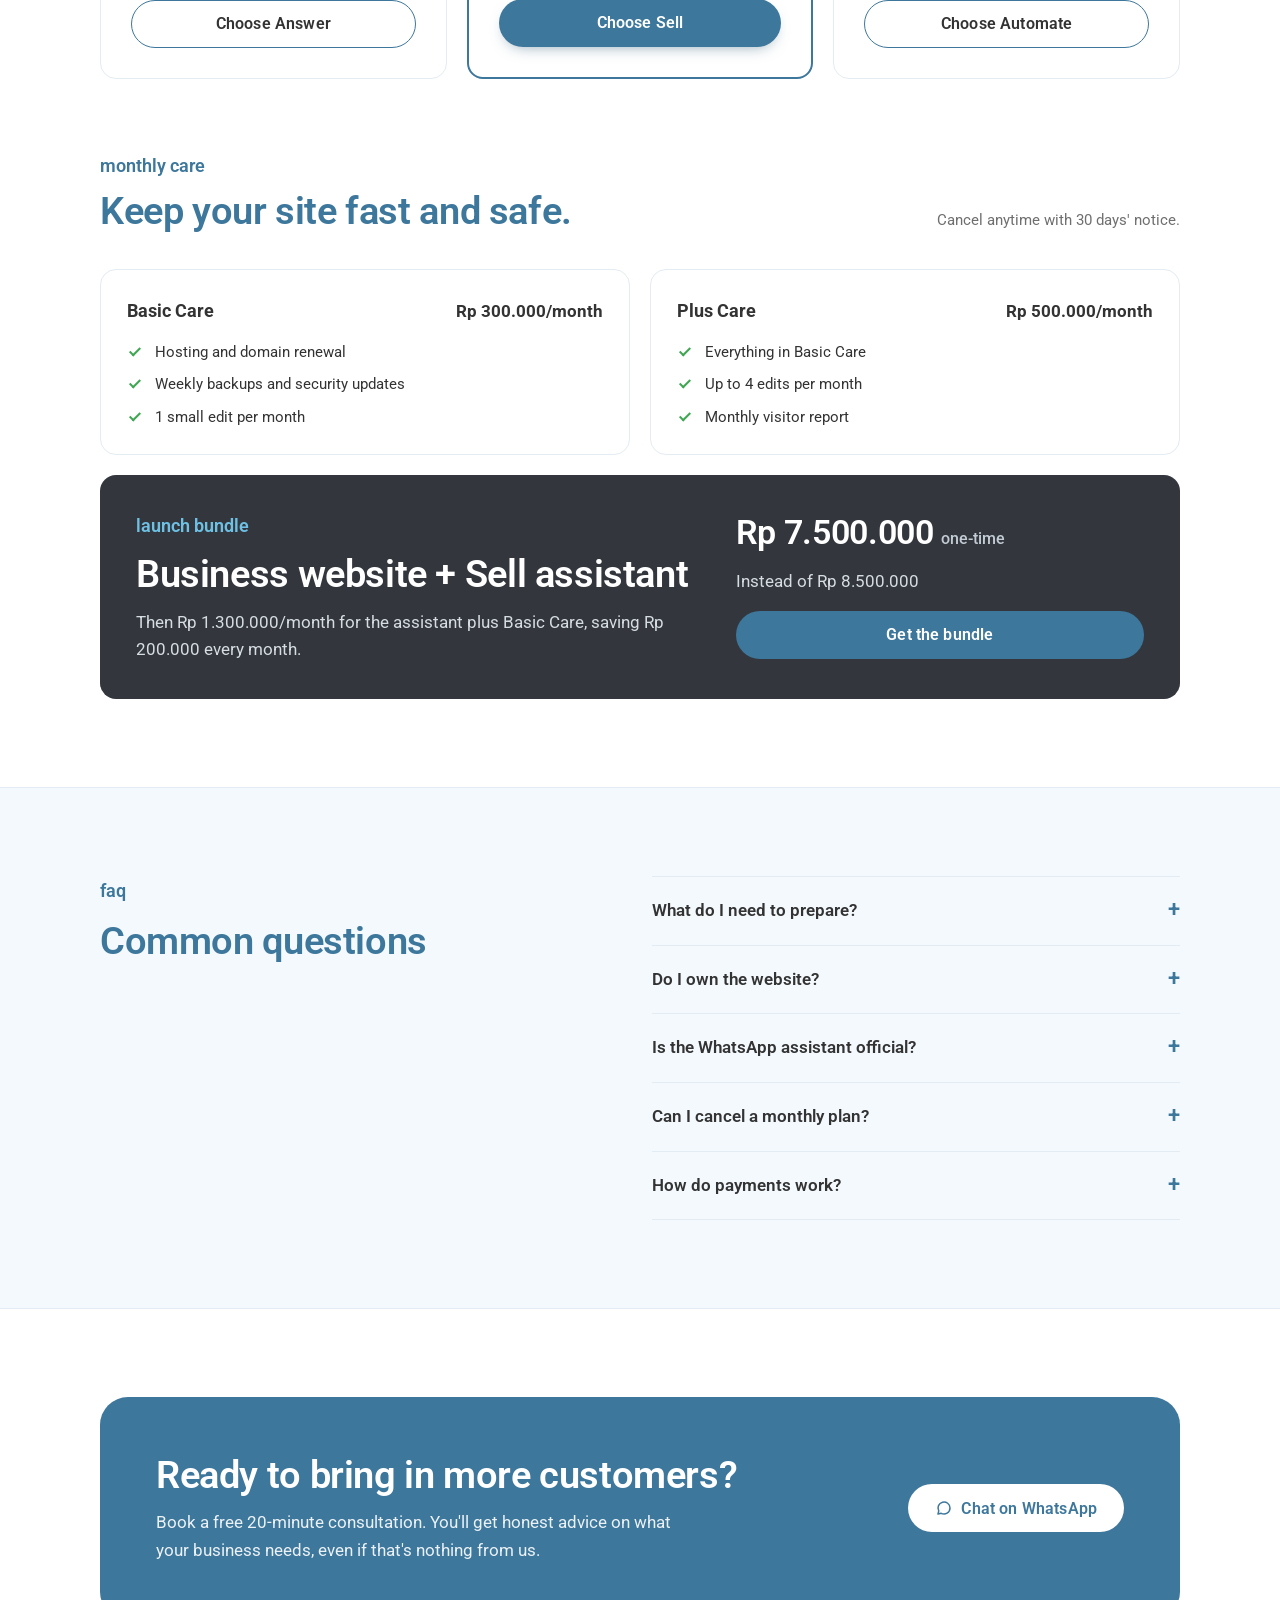
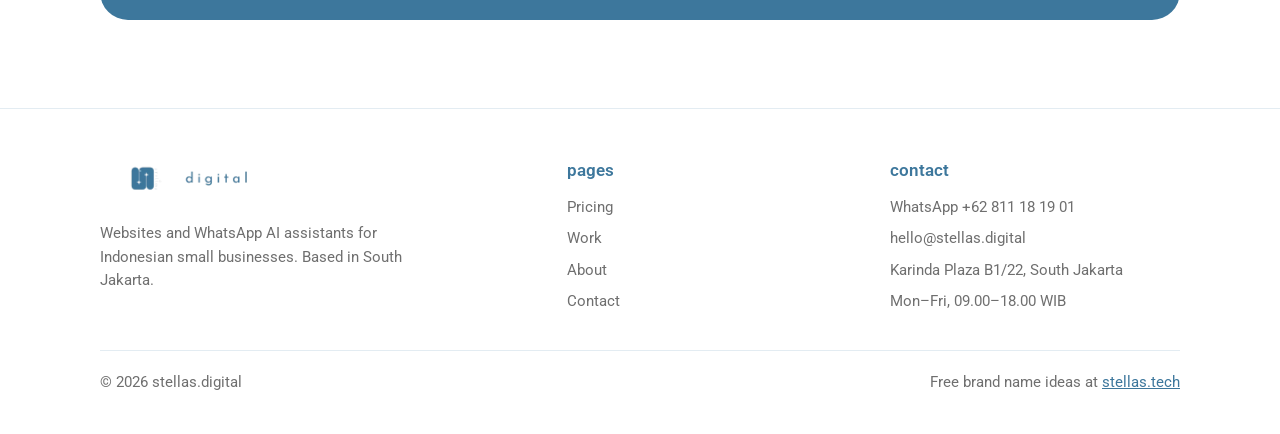
==== commit 190e9dfa: "Update pricing for Starter, Business, and Pro plans" ====
--- a/pricing.html
+++ b/pricing.html
@@ -48,19 +48,19 @@
       <div class="plans">
         <article class="plan">
   <div class="plan-head"><h3>Starter</h3><p>A clean one-page site to get found online.</p></div>
-  <div><div class="price">Rp 3.000.000</div><div class="price-sub">one-time</div></div>
+  <div><div class="price">Rp 33.000.000</div><div class="price-sub">one-time</div></div>
   <ul class="checks"><li>1-page site: about, services, contact</li><li>AI-assisted copy you approve</li><li>WhatsApp chat button</li><li>Google Business Profile setup</li><li>Domain + hosting for year one</li></ul>
   <a class="btn btn-ghost" href="contact.html">Choose Starter</a>
 </article>
         <article class="plan featured"><span class="badge">Most popular</span>
   <div class="plan-head"><h3>Business</h3><p>A full site for businesses ready to grow.</p></div>
-  <div><div class="price">Rp 5.000.000</div><div class="price-sub">one-time</div></div>
+  <div><div class="price">Rp 55.000.000</div><div class="price-sub">one-time</div></div>
   <ul class="checks"><li>Up to 5 pages</li><li>Everything in Starter</li><li>Service or menu pages with photos</li><li>Basic SEO and Google Maps</li><li>Contact form to email or WhatsApp</li><li>30-minute training to edit it yourself</li></ul>
   <a class="btn btn-primary" href="contact.html">Choose Business</a>
 </article>
         <article class="plan">
   <div class="plan-head"><h3>Pro</h3><p>For businesses that take bookings or sell online.</p></div>
-  <div><div class="price">Rp 7.000.000</div><div class="price-sub">one-time</div></div>
+  <div><div class="price">Rp 88.000.000</div><div class="price-sub">one-time</div></div>
   <ul class="checks"><li>Up to 10 pages</li><li>Everything in Business</li><li>Online booking or product catalog</li><li>Blog with 3 starter articles</li><li>Bahasa Indonesia + English</li><li>Google Analytics setup</li></ul>
   <a class="btn btn-ghost" href="contact.html">Choose Pro</a>
 </article>
